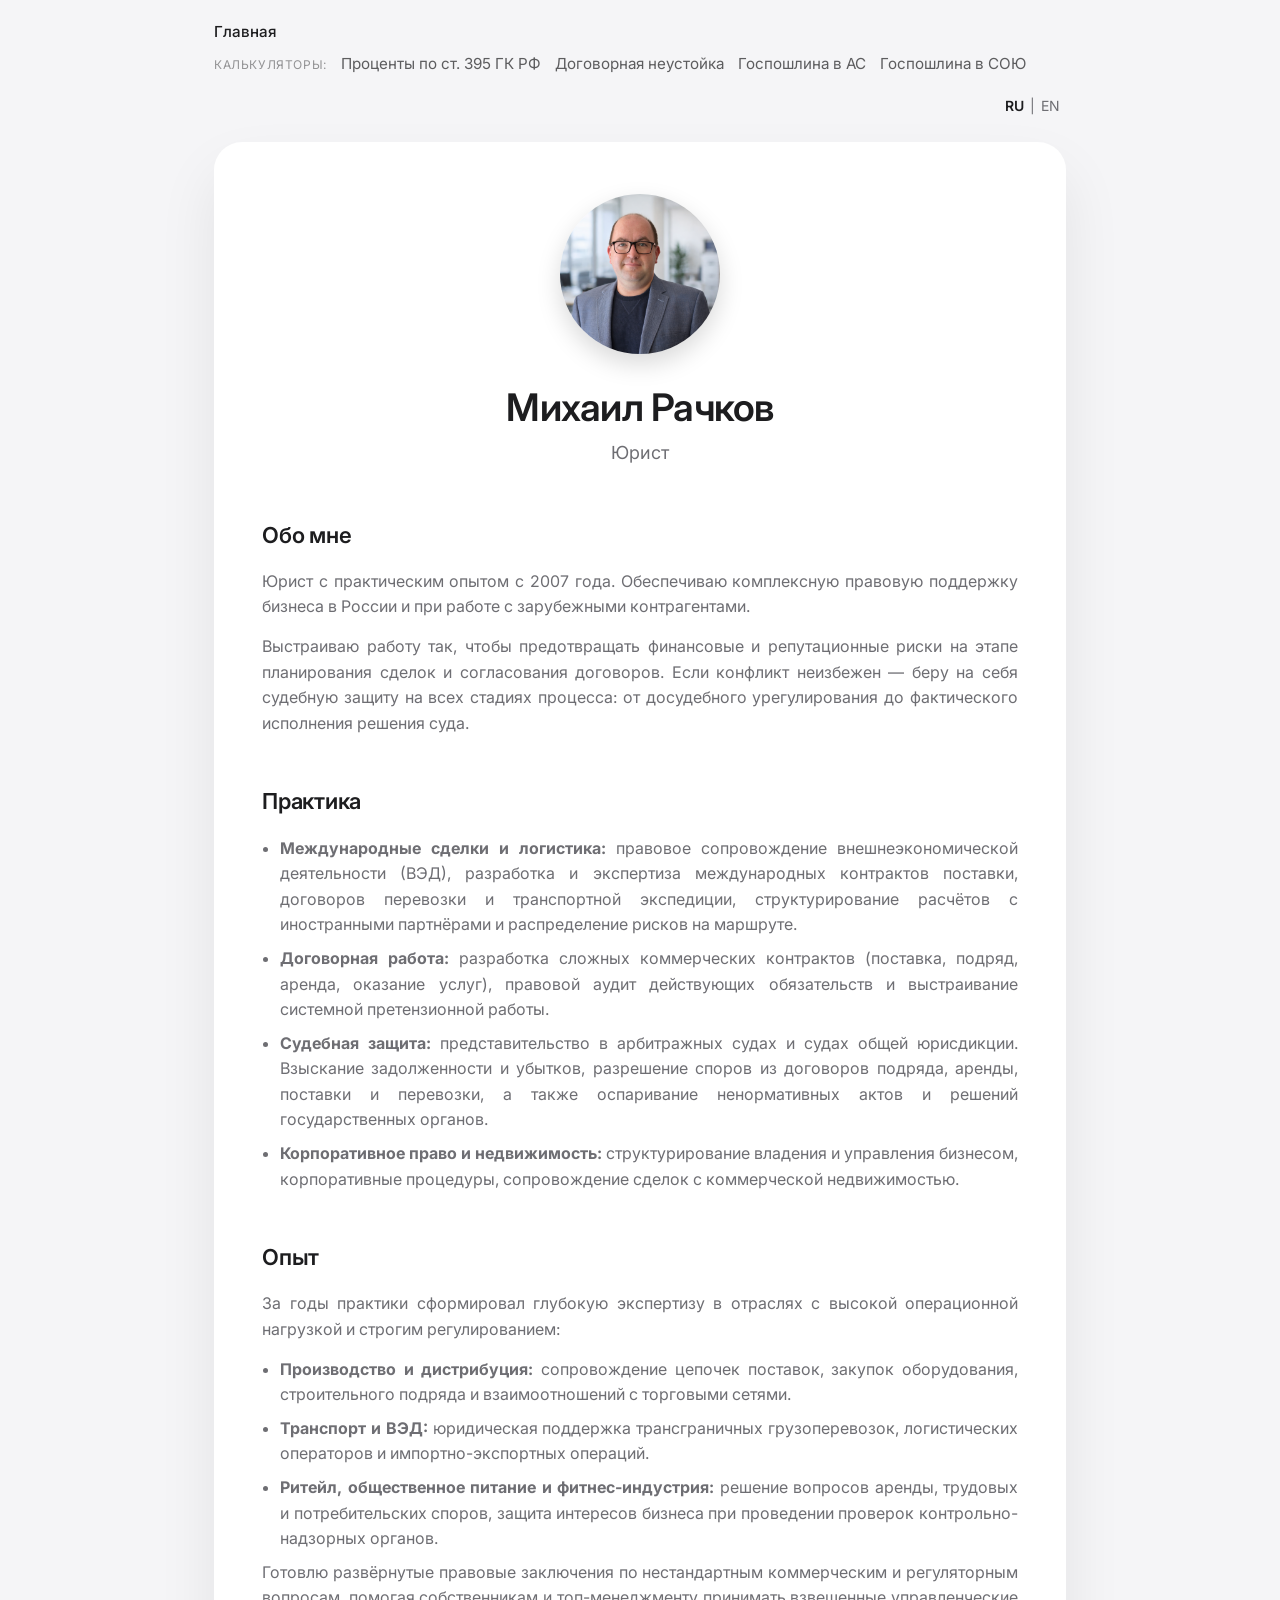
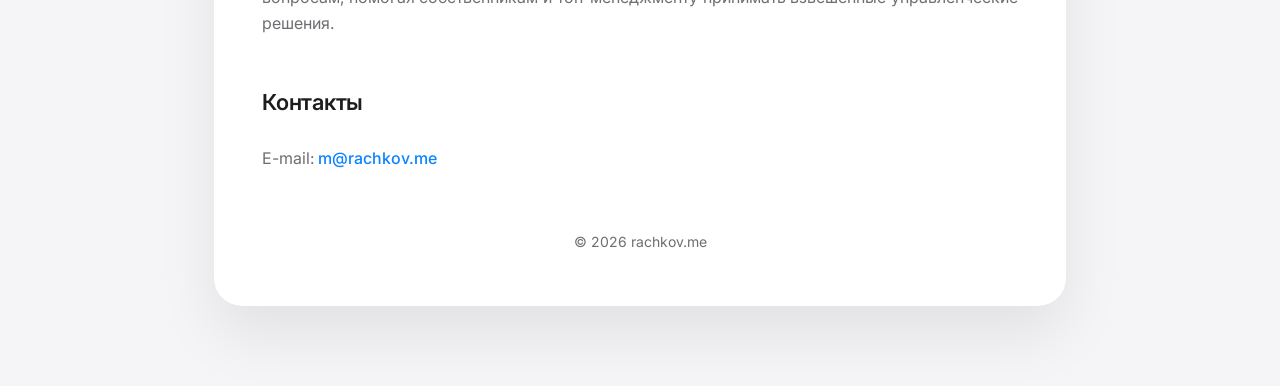
==== index.html @ 90c76cb0 "Update index.html" ====
<!DOCTYPE html>
<html lang="ru">
<head>
<meta charset="UTF-8" />
<meta name="viewport" content="width=device-width, initial-scale=1.0" />
<title>Михаил Рачков — юрист</title>
<meta property="og:type" content="website">
<meta property="og:title" content="Михаил Рачков — юрист">
<meta property="og:description" content="Правовое сопровождение бизнеса в России и за рубежом, международные сделки и логистика, судебная защита">
<meta property="og:url" content="https://rachkov.me">
<meta property="og:image" content="https://rachkov.me/preview.png">
<meta property="og:image:width" content="1200">
<meta property="og:image:height" content="630">
<meta name="twitter:card" content="summary_large_image">
<link href="https://fonts.googleapis.com/css2?family=Inter:wght@300;400;500;600&display=swap" rel="stylesheet">
<link rel="stylesheet" href="style.css">
<script type="application/ld+json">
{
  "@context": "https://schema.org",
  "@type": "Person",
  "name": "Михаил Рачков",
  "jobTitle": "Юрист",
  "url": "https://rachkov.me",
  "email": "mailto:m@rachkov.me",
  "description": "Правовое сопровождение бизнеса в России и при работе с зарубежными контрагентами, международные сделки и логистика, судебная защита",
  "knowsAbout": [
    "Международные сделки и логистика",
    "Внешнеэкономическая деятельность",
    "Договорное право",
    "Судебная защита",
    "Корпоративное право"
  ],
  "hasOccupation": {
    "@type": "Occupation",
    "name": "Юрист"
  },
  "makesOffer": {
    "@type": "Offer",
    "itemOffered": {
      "@type": "LegalService",
      "name": "Юридическое сопровождение бизнеса"
    }
  }
}
</script>
</head>
<body>
<div class="topbar">
<nav class="nav-grouped">
  <div class="nav-row">
    <a href="index.html" class="active">Главная</a>
  </div>
  <div class="nav-row">
    <span class="nav-label">Калькуляторы:</span>
    <a href="395.html">Проценты по ст. 395 ГК РФ</a>
    <a href="penalty.html">Договорная неустойка</a>
    <a href="duty.html">Госпошлина в АС</a>
    <a href="duty-sou.html">Госпошлина в СОЮ</a>
  </div>
</nav>
  <div class="lang"><button id="ruBtn" class="active">RU</button>|<button id="enBtn">EN</button></div>
</div>

<div class="container">
<div class="card">
<header>
<img src="photo.jpg" alt="Михаил Рачков" class="avatar">

<h1 data-lang="ru">Михаил Рачков</h1>
<h1 data-lang="en">Mikhail Rachkov</h1>
<div class="subtitle" data-lang="ru">Юрист</div>
<div class="subtitle" data-lang="en">Lawyer</div>
</header>

<section>
<h2 data-lang="ru">Обо мне</h2>
<h2 data-lang="en">About</h2>
<p data-lang="ru">Юрист с практическим опытом с 2007 года. Обеспечиваю комплексную правовую поддержку бизнеса в России и при работе с зарубежными контрагентами.</p>
<p data-lang="ru">Выстраиваю работу так, чтобы предотвращать финансовые и репутационные риски на этапе планирования сделок и согласования договоров. Если конфликт неизбежен — беру на себя судебную защиту на всех стадиях процесса: от досудебного урегулирования до фактического исполнения решения суда.</p>
<p data-lang="en">Lawyer with practical experience since 2007. I provide comprehensive legal support for businesses in Russia and in cross-border operations with foreign counterparties.</p>
<p data-lang="en">I structure legal workflows to prevent financial and reputational risks at the stage of transaction planning and contract negotiation. Where a dispute is unavoidable, I handle litigation at all stages — from pre-trial settlement to actual enforcement of the court judgment.</p>
</section>

<section>
<h2 data-lang="ru">Практика</h2>
<h2 data-lang="en">Practice</h2>
<ul data-lang="ru">
<li><strong>Международные сделки и логистика:</strong> правовое сопровождение внешнеэкономической деятельности (ВЭД), разработка и экспертиза международных контрактов поставки, договоров перевозки и транспортной экспедиции, структурирование расчётов с иностранными партнёрами и распределение рисков на маршруте.</li>
<li><strong>Договорная работа:</strong> разработка сложных коммерческих контрактов (поставка, подряд, аренда, оказание услуг), правовой аудит действующих обязательств и выстраивание системной претензионной работы.</li>
<li><strong>Судебная защита:</strong> представительство в арбитражных судах и судах общей юрисдикции. Взыскание задолженности и убытков, разрешение споров из договоров подряда, аренды, поставки и перевозки, а также оспаривание ненормативных актов и решений государственных органов.</li>
<li><strong>Корпоративное право и недвижимость:</strong> структурирование владения и управления бизнесом, корпоративные процедуры, сопровождение сделок с коммерческой недвижимостью.</li>
</ul>
<ul data-lang="en">
<li><strong>International transactions and logistics:</strong> legal support for foreign trade operations, drafting and review of international supply contracts, carriage and freight forwarding agreements, structuring cross-border settlements, and allocating transit risks.</li>
<li><strong>Contract work:</strong> drafting complex commercial agreements (supply, construction, lease, services), legal audit of existing obligations, and establishing systematic pre-trial claim procedures.</li>
<li><strong>Litigation:</strong> representation in commercial (arbitrazh) courts and courts of general jurisdiction. Debt and damages recovery, resolution of disputes arising from construction, lease, supply, and carriage contracts, as well as challenging non-normative acts and decisions of public authorities.</li>
<li><strong>Corporate law and real estate:</strong> structuring business ownership and governance, corporate procedures, and legal support for commercial real estate transactions.</li>
</ul>
</section>

<section>
<h2 data-lang="ru">Опыт</h2>
<h2 data-lang="en">Experience</h2>
<p data-lang="ru">За годы практики сформировал глубокую экспертизу в отраслях с высокой операционной нагрузкой и строгим регулированием:</p>
<ul data-lang="ru">
<li><strong>Производство и дистрибуция:</strong> сопровождение цепочек поставок, закупок оборудования, строительного подряда и взаимоотношений с торговыми сетями.</li>
<li><strong>Транспорт и ВЭД:</strong> юридическая поддержка трансграничных грузоперевозок, логистических операторов и импортно-экспортных операций.</li>
<li><strong>Ритейл, общественное питание и фитнес-индустрия:</strong> решение вопросов аренды, трудовых и потребительских споров, защита интересов бизнеса при проведении проверок контрольно-надзорных органов.</li>
</ul>
<p data-lang="ru">Готовлю развёрнутые правовые заключения по нестандартным коммерческим и регуляторным вопросам, помогая собственникам и топ-менеджменту принимать взвешенные управленческие решения.</p>
<p data-lang="en">Over the years of practice, I have built deep expertise in industries with high operational intensity and strict regulatory oversight:</p>
<ul data-lang="en">
<li><strong>Manufacturing and distribution:</strong> supporting supply chains, equipment procurement, construction contracting, and relationships with retail chains.</li>
<li><strong>Transport and foreign trade:</strong> legal support for cross-border freight forwarding, logistics operators, and import-export operations.</li>
<li><strong>Retail, hospitality, and fitness industry:</strong> resolving lease, employment, and consumer disputes, and protecting business interests during regulatory inspections.</li>
</ul>
<p data-lang="en">I prepare detailed legal opinions on non-standard commercial and regulatory matters, helping business owners and executives make well-informed management decisions.</p>
</section>

<section>
<h2 data-lang="ru">Контакты</h2>
<h2 data-lang="en">Contact</h2>
<p>E-mail: <a class="email" href="mailto:m@rachkov.me">m@rachkov.me</a></p>
</section>
<footer>© <span id="year"></span> rachkov.me</footer>
</div></div>
<script>
const ruBtn=document.getElementById('ruBtn');
const enBtn=document.getElementById('enBtn');
function setLang(lang){document.querySelectorAll('[data-lang]').forEach(el=>{el.style.display=el.dataset.lang===lang?'block':'none'});ruBtn.classList.toggle('active',lang==='ru');enBtn.classList.toggle('active',lang==='en');document.documentElement.lang=lang}
ruBtn.onclick=()=>setLang('ru');
enBtn.onclick=()=>setLang('en');
setLang('ru');
document.getElementById('year').textContent=new Date().getFullYear();
</script>
</body>
</html>
---- style.css ----
:root {
  --text: #1d1d1f;
  --sub: #6e6e73;
  --accent: #0a84ff;
  --accent-hover: #0071e3;
  --bg: #f5f5f7;
  --card: #ffffff;
  --border: #d2d2d7;
  --row-alt: #fafafa;
  --danger: #ff3b30;
  --success: #34c759;
}

* {
  box-sizing: border-box;
  margin: 0;
  padding: 0;
}

body {
  font-family: "Inter", system-ui, -apple-system, Segoe UI, Roboto, Arial, sans-serif;
  background: var(--bg);
  color: var(--text);
  line-height: 1.6;
  -webkit-font-smoothing: antialiased;
}

/* Верхняя навигация */
.topbar {
  max-width: 900px;
  margin: 0 auto;
  padding: 20px 24px 0;
  display: flex;
  align-items: center;
  justify-content: space-between;
  gap: 16px;
  flex-wrap: wrap;
}

.nav-links {
  display: flex;
  align-items: center;
  gap: 6px;
  flex-wrap: wrap;
  background: rgba(255, 255, 255, 0.75);
  backdrop-filter: blur(12px);
  padding: 5px;
  border-radius: 14px;
  box-shadow: 0 2px 10px rgba(0, 0, 0, 0.04);
}

.nav-links a {
  text-decoration: none;
  color: var(--sub);
  font-size: 14px;
  font-weight: 500;
  padding: 6px 13px;
  border-radius: 10px;
  transition: all 0.2s ease;
}

.nav-links a:hover {
  color: var(--text);
  background: rgba(0, 0, 0, 0.04);
}

.nav-links a.active {
  background: var(--card);
  color: var(--text);
  font-weight: 600;
  box-shadow: 0 2px 6px rgba(0, 0, 0, 0.08);
}

.lang {
  font-size: 14px;
  color: var(--sub);
  margin-left: auto;
}

.lang button {
  background: none;
  border: none;
  color: var(--sub);
  cursor: pointer;
  padding: 4px 6px;
  font-size: 14px;
  font-family: inherit;
}

.lang button.active {
  color: var(--text);
  font-weight: 600;
}

/* Основной контейнер и карточка */
.container {
  max-width: 900px;
  margin: 0 auto;
  padding: 24px 24px 80px;
}

.card {
  background: var(--card);
  border-radius: 28px;
  padding: 52px 48px;
  box-shadow: 0 30px 60px rgba(0, 0, 0, 0.08);
}

header {
  text-align: center;
  margin-bottom: 50px;
}

.avatar {
  width: 160px;
  height: 160px;
  border-radius: 50%;
  object-fit: cover;
  margin-bottom: 24px;
  box-shadow: 0 10px 25px rgba(0, 0, 0, 0.15);
}

h1 {
  font-weight: 600;
  font-size: 38px;
  letter-spacing: -0.02em;
  line-height: 1.2;
}

.subtitle {
  margin-top: 8px;
  font-size: 18px;
  color: var(--sub);
}

.email {
  display: inline-block;
  margin-top: 10px;
  color: var(--accent);
  text-decoration: none;
  font-weight: 500;
}

section {
  margin-top: 48px;
}

h2 {
  font-size: 22px;
  font-weight: 600;
  margin-bottom: 16px;
  letter-spacing: -0.01em;
}

h3 {
  font-size: 16px;
  font-weight: 600;
  margin-bottom: 12px;
  color: var(--text);
}

p {
  margin-bottom: 14px;
  color: var(--sub);
}

ul {
  padding-left: 18px;
  color: var(--sub);
}

li {
  margin-bottom: 8px;
  color: var(--sub);
}

[data-lang] {
  display: none;
}

/* Формы и калькуляторы */
.calc-header {
  text-align: left;
  margin-bottom: 32px;
}

.calc-header h1 {
  font-size: 30px;
}

.form-grid {
  display: grid;
  grid-template-columns: repeat(auto-fit, minmax(220px, 1fr));
  gap: 18px;
  margin-bottom: 24px;
}

.field {
  display: flex;
  flex-direction: column;
  gap: 6px;
}

.field label {
  font-size: 13px;
  font-weight: 500;
  color: var(--sub);
}

input[type="text"],
input[type="number"],
input[type="date"],
select {
  width: 100%;
  padding: 11px 14px;
  border: 1px solid var(--border);
  border-radius: 12px;
  font-size: 15px;
  font-family: inherit;
  color: var(--text);
  background: #fff;
  transition: border-color 0.2s, box-shadow 0.2s;
}

input:focus,
select:focus {
  outline: none;
  border-color: var(--accent);
  box-shadow: 0 0 0 3px rgba(10, 132, 255, 0.15);
}

.input-with-btn {
  display: flex;
  gap: 8px;
}

.btn {
  display: inline-flex;
  align-items: center;
  justify-content: center;
  gap: 6px;
  padding: 11px 18px;
  border-radius: 12px;
  font-size: 14px;
  font-weight: 500;
  font-family: inherit;
  cursor: pointer;
  border: none;
  transition: all 0.2s;
}

.btn-primary {
  background: var(--accent);
  color: #fff;
}

.btn-primary:hover {
  background: var(--accent-hover);
}

.btn-secondary {
  background: var(--bg);
  color: var(--text);
}

.btn-secondary:hover {
  background: #e8e8ed;
}

.btn-sm {
  padding: 8px 12px;
  font-size: 13px;
  border-radius: 10px;
}

.btn-icon-del {
  background: none;
  border: none;
  color: var(--sub);
  cursor: pointer;
  font-size: 18px;
  padding: 6px 10px;
  border-radius: 8px;
}

.btn-icon-del:hover {
  color: var(--danger);
  background: rgba(255, 59, 48, 0.08);
}

/* Блок движений долга */
.events-box {
  background: var(--bg);
  border-radius: 18px;
  padding: 20px;
  margin-bottom: 24px;
}

.events-actions {
  display: flex;
  gap: 10px;
  flex-wrap: wrap;
}

.event-row {
  display: grid;
  grid-template-columns: 165px 150px 1fr auto;
  gap: 10px;
  align-items: center;
  margin-bottom: 10px;
  background: #fff;
  padding: 10px;
  border-radius: 12px;
  border: 1px solid rgba(0, 0, 0, 0.05);
}

.checkbox-row {
  display: flex;
  align-items: center;
  gap: 10px;
  margin-bottom: 16px;
  font-size: 14px;
  color: var(--text);
  cursor: pointer;
}

.checkbox-row input[type="checkbox"] {
  width: 18px;
  height: 18px;
  accent-color: var(--accent);
  cursor: pointer;
}

/* Блок итогов */
.result-card {
  background: linear-gradient(180deg, #f8faff 0%, #f2f6ff 100%);
  border: 1px solid rgba(10, 132, 255, 0.2);
  border-radius: 20px;
  padding: 24px;
  margin-top: 28px;
}

.result-grid {
  display: grid;
  grid-template-columns: repeat(auto-fit, minmax(180px, 1fr));
  gap: 16px;
  margin-bottom: 18px;
}

.result-item span {
  display: block;
  font-size: 13px;
  color: var(--sub);
  margin-bottom: 4px;
}

.result-item strong {
  font-size: 22px;
  font-weight: 600;
  color: var(--text);
}

.result-item.highlight strong {
  color: var(--accent);
  font-size: 26px;
}

/* Таблица расчёта */
.table-wrap {
  overflow-x: auto;
  margin-top: 24px;
  border: 1px solid var(--border);
  border-radius: 14px;
}

table {
  width: 100%;
  border-collapse: collapse;
  font-size: 13.5px;
  text-align: left;
}

th {
  background: var(--bg);
  color: var(--sub);
  font-weight: 600;
  padding: 12px 14px;
  border-bottom: 1px solid var(--border);
  white-space: nowrap;
}

td {
  padding: 11px 14px;
  border-bottom: 1px solid #ececef;
  color: var(--text);
  vertical-align: top;
}

tr:last-child td {
  border-bottom: none;
}

tr:nth-child(even) td {
  background: var(--row-alt);
}

.num {
  text-align: right;
  font-variant-numeric: tabular-nums;
  white-space: nowrap;
}

.note-box {
  margin-top: 16px;
  padding: 14px 16px;
  background: var(--bg);
  border-radius: 12px;
  font-size: 13.5px;
  color: var(--sub);
}

footer {
  margin-top: 60px;
  text-align: center;
  font-size: 14px;
  color: var(--sub);
}

@media (max-width: 680px) {
  .card {
    padding: 32px 20px;
    border-radius: 22px;
  }
  .event-row {
    grid-template-columns: 1fr;
  }
  h1 {
    font-size: 30px;
  }
}
/* Двухстрочное меню */
.topbar {
  align-items: flex-start;
}

.nav-grouped {
  display: flex;
  flex-direction: column;
  gap: 8px;
}

.nav-row {
  display: flex;
  flex-wrap: wrap;
  align-items: center;
  gap: 6px 14px;
}

.nav-row a {
  text-decoration: none;
  color: inherit;
  opacity: 0.7;
  font-size: 0.95rem;
  transition: opacity 0.2s;
}

.nav-row a:hover,
.nav-row a.active {
  opacity: 1;
  font-weight: 500;
}

.nav-label {
  font-size: 0.75rem;
  text-transform: uppercase;
  letter-spacing: 0.05em;
  opacity: 0.45;
  user-select: none;
}
/* Выравнивание RU | EN наверху на всех экранах до 960px */
@media (max-width: 960px) {
  .topbar {
    position: relative !important;
  }

  .lang-switch,
  .lang,
  .language-switch {
    position: absolute !important;
    top: 24px !important;
    right: 0 !important;
  }
}

/* Ссылки столбиком только в портретном (узком) режиме */
@media (max-width: 640px) {
  .nav-row:nth-child(2) {
    flex-direction: column !important;
    align-items: flex-start !important;
    gap: 8px !important;
  }

  .nav-row:nth-child(2) a {
    padding-left: 10px !important;
  }
}
/* Выравнивание текста по ширине в карточке */
.card section p,
.card section li {
  text-align: justify;
}
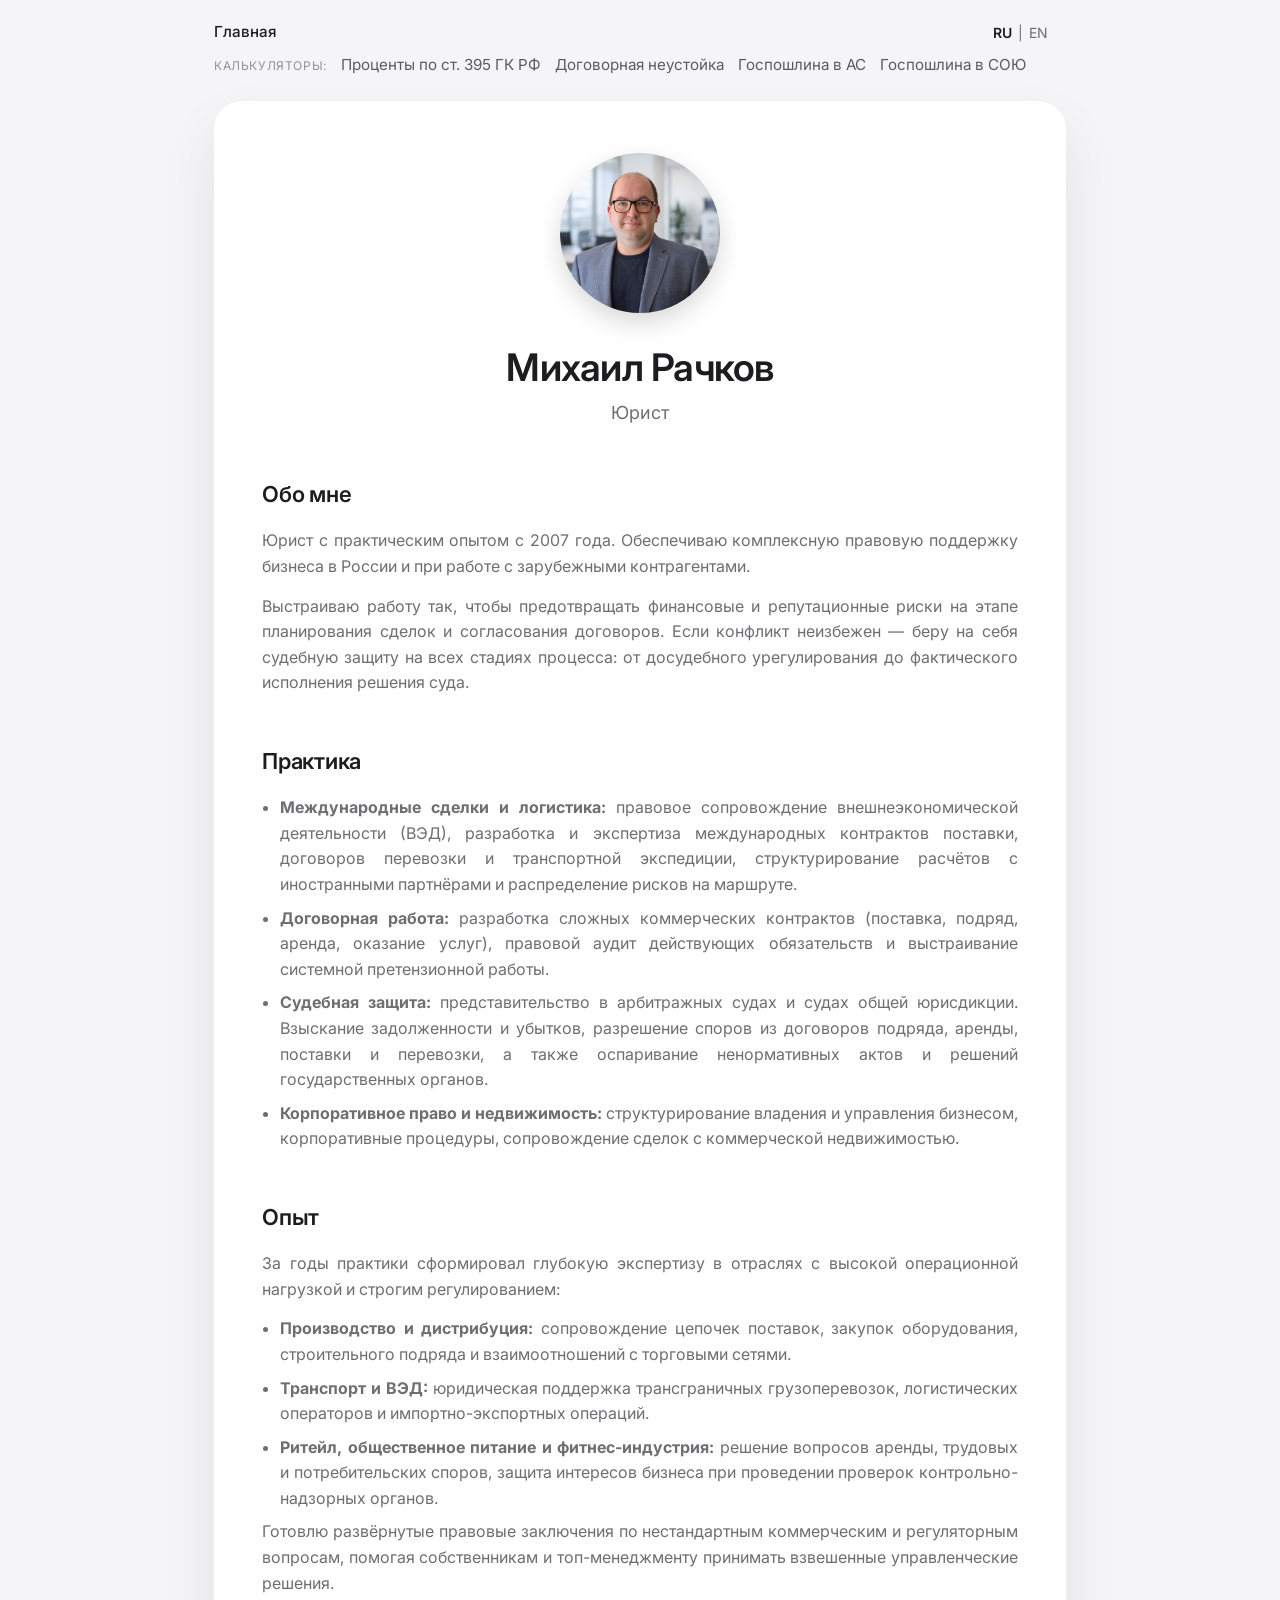
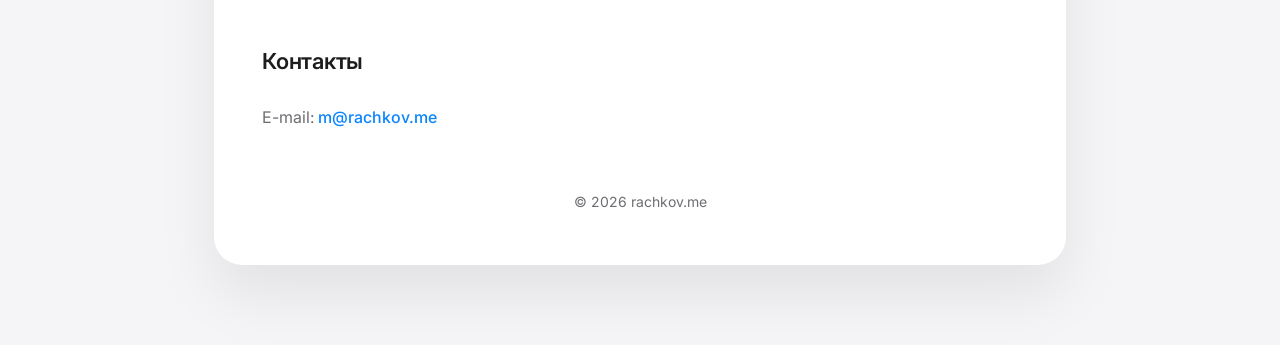
==== commit 33da6427: "Update index.html" ====
--- a/index.html
+++ b/index.html
@@ -46,9 +46,10 @@
 </head>
 <body>
 <div class="topbar">
-<nav class="nav-grouped">
-  <div class="nav-row">
+<nav class="nav-grouped" style="width: 100%;">
+  <div class="nav-row" style="width: 100%; justify-content: space-between;">
     <a href="index.html" class="active">Главная</a>
+    <div class="lang" style="padding-right: 12px;"><button id="ruBtn" class="active">RU</button>|<button id="enBtn">EN</button></div>
   </div>
   <div class="nav-row">
     <span class="nav-label">Калькуляторы:</span>
@@ -58,7 +59,6 @@
     <a href="duty-sou.html">Госпошлина в СОЮ</a>
   </div>
 </nav>
-  <div class="lang"><button id="ruBtn" class="active">RU</button>|<button id="enBtn">EN</button></div>
 </div>
 
 <div class="container">
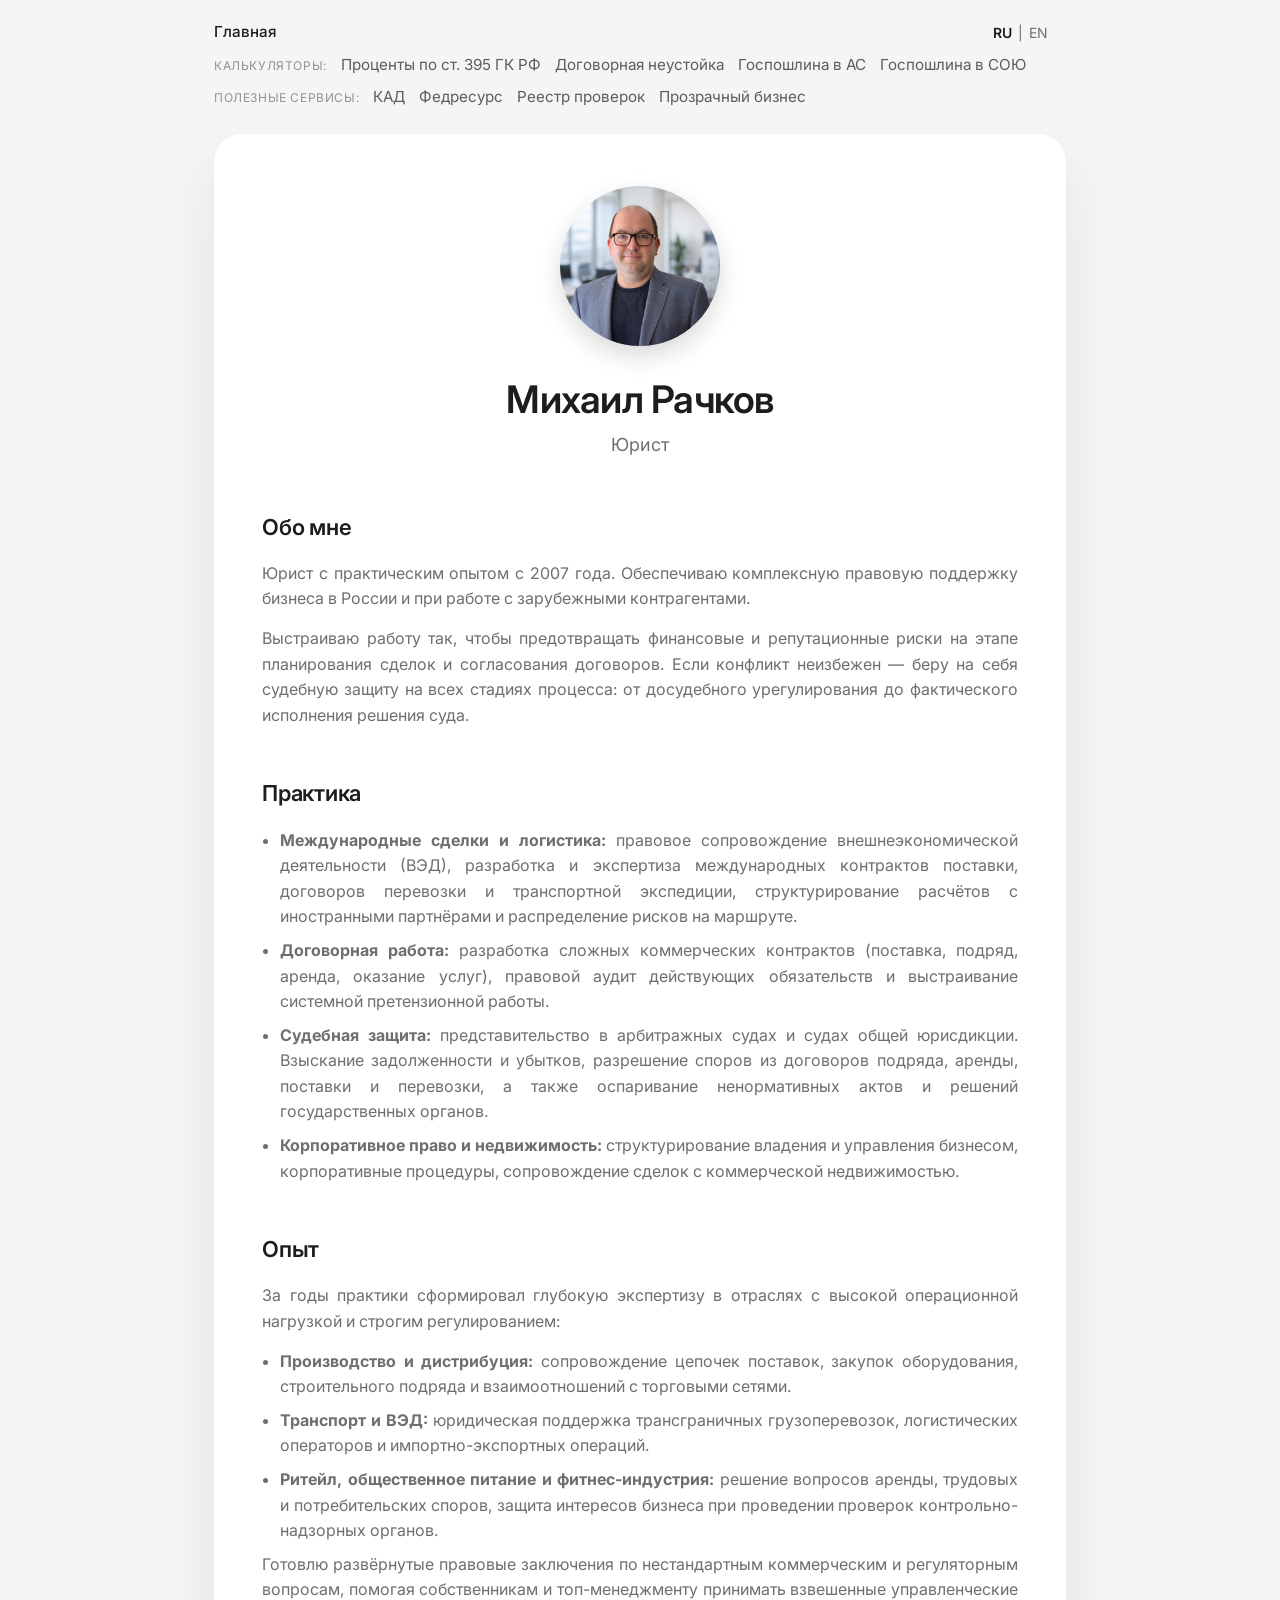
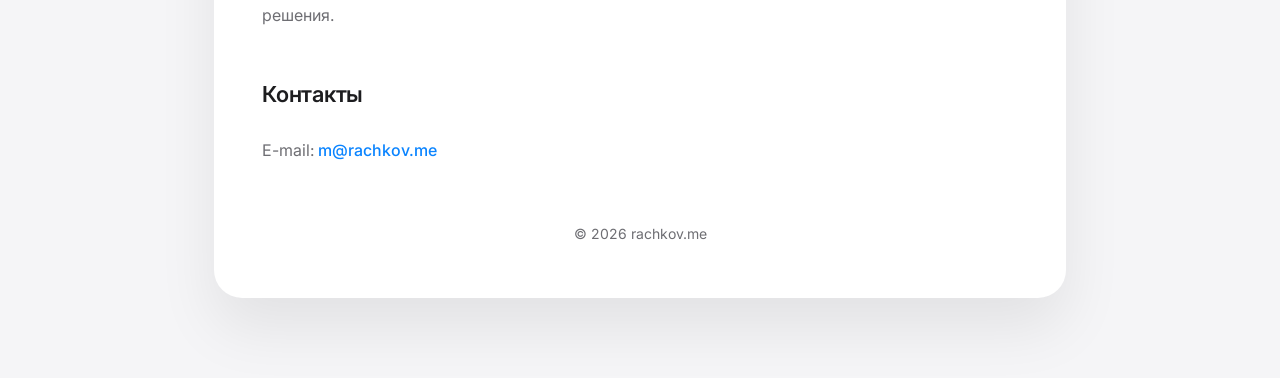
==== commit 9e713121: "Update index.html" ====
--- a/index.html
+++ b/index.html
@@ -57,6 +57,13 @@
     <a href="penalty.html">Договорная неустойка</a>
     <a href="duty.html">Госпошлина в АС</a>
     <a href="duty-sou.html">Госпошлина в СОЮ</a>
+  </div>
+  <div class="nav-row">
+    <span class="nav-label">Полезные сервисы:</span>
+    <a href="https://kad.arbitr.ru/" target="_blank" rel="noopener noreferrer">КАД</a>
+    <a href="https://fedresurs.ru/" target="_blank" rel="noopener noreferrer">Федресурс</a>
+    <a href="https://proverki.gov.ru/portal" target="_blank" rel="noopener noreferrer">Реестр проверок</a>
+    <a href="https://pb.nalog.ru/" target="_blank" rel="noopener noreferrer">Прозрачный бизнес</a>
   </div>
 </nav>
 </div>
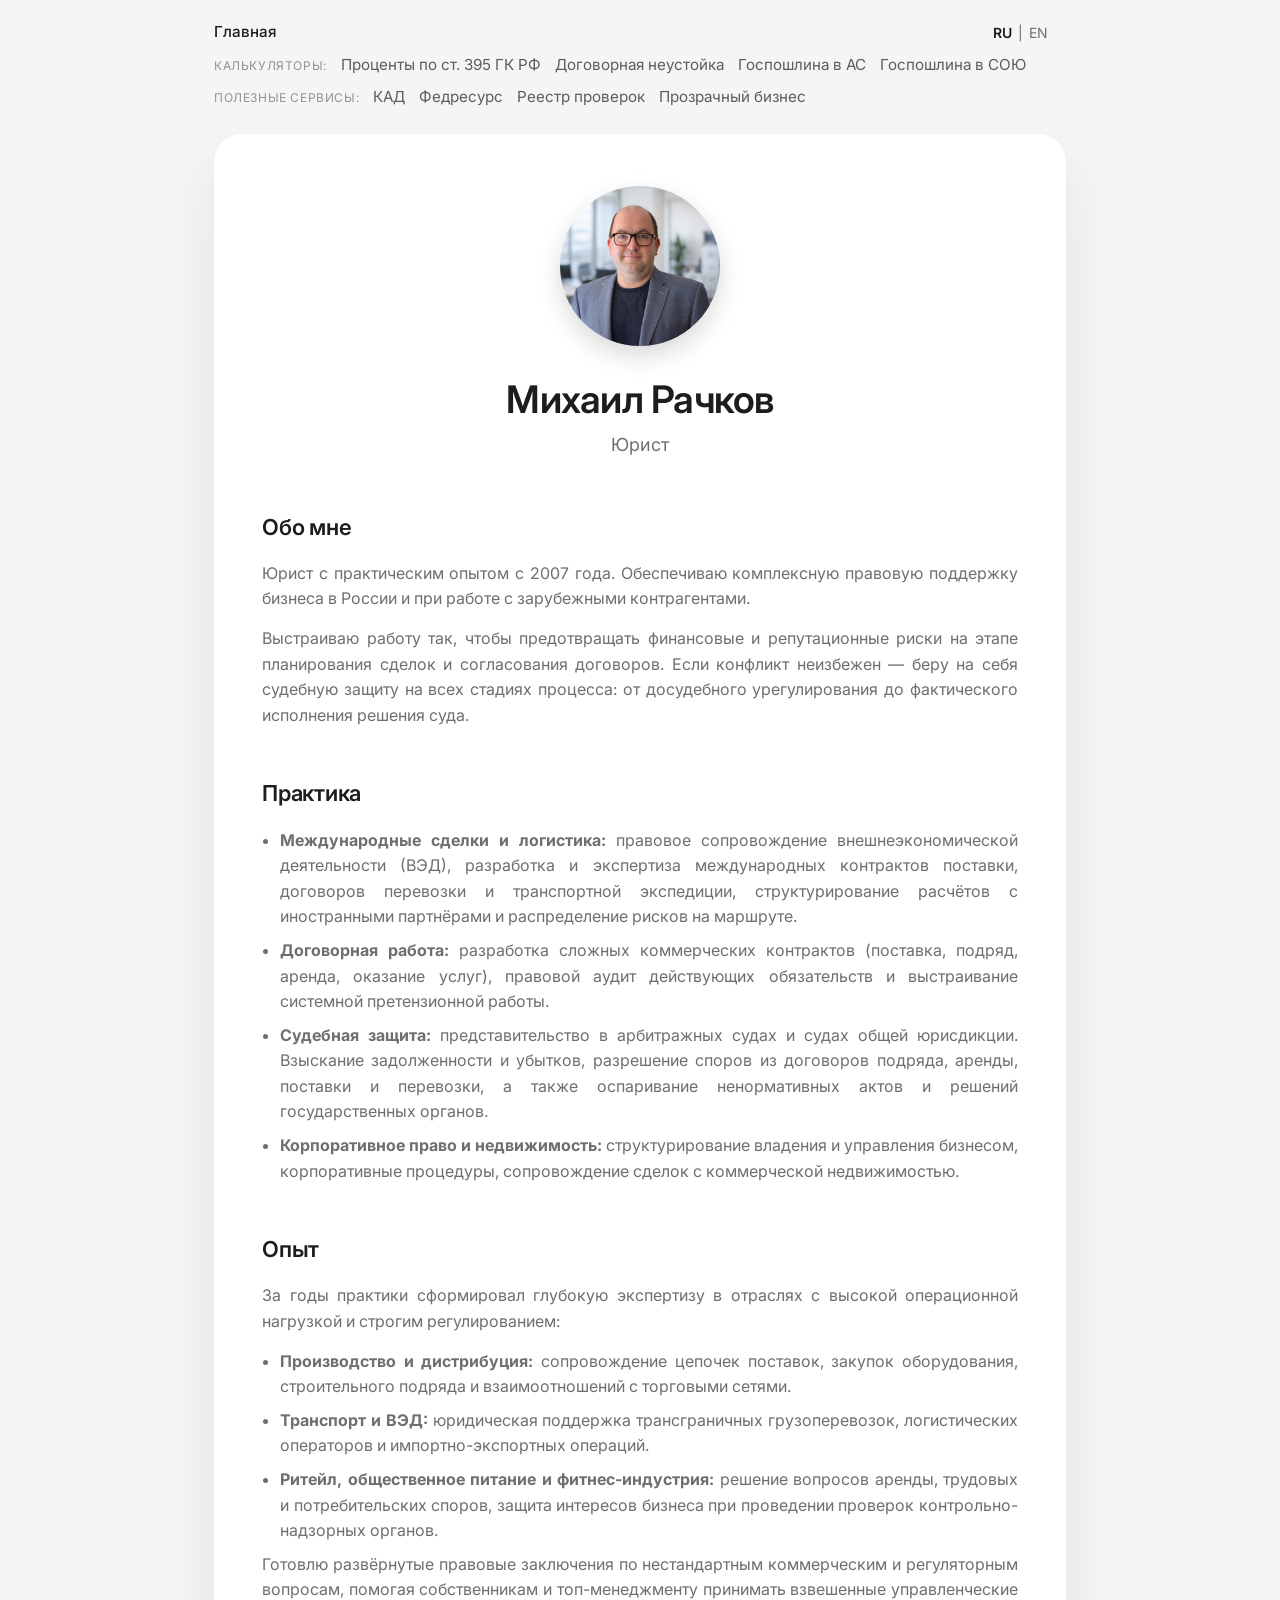
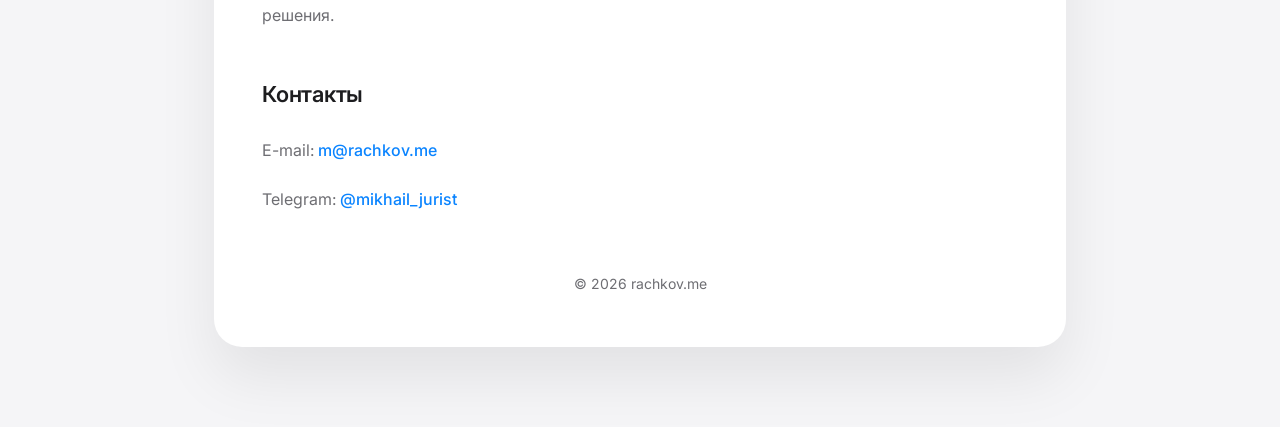
==== commit 77ddebf0: "Update index.html" ====
--- a/index.html
+++ b/index.html
@@ -128,6 +128,7 @@
 <h2 data-lang="ru">Контакты</h2>
 <h2 data-lang="en">Contact</h2>
 <p>E-mail: <a class="email" href="mailto:m@rachkov.me">m@rachkov.me</a></p>
+<p>Telegram: <a class="email" href="https://t.me/mikhail_jurist" target="_blank" rel="noopener noreferrer">@mikhail_jurist</a></p>
 </section>
 <footer>© <span id="year"></span> rachkov.me</footer>
 </div></div>
--- a/style.css
+++ b/style.css
@@ -494,13 +494,13 @@
 
 /* Ссылки столбиком только в портретном (узком) режиме */
 @media (max-width: 640px) {
-  .nav-row:nth-child(2) {
+  .nav-row:not(:first-child) {
     flex-direction: column !important;
     align-items: flex-start !important;
     gap: 8px !important;
   }
 
-  .nav-row:nth-child(2) a {
+  .nav-row:not(:first-child) a {
     padding-left: 10px !important;
   }
 }
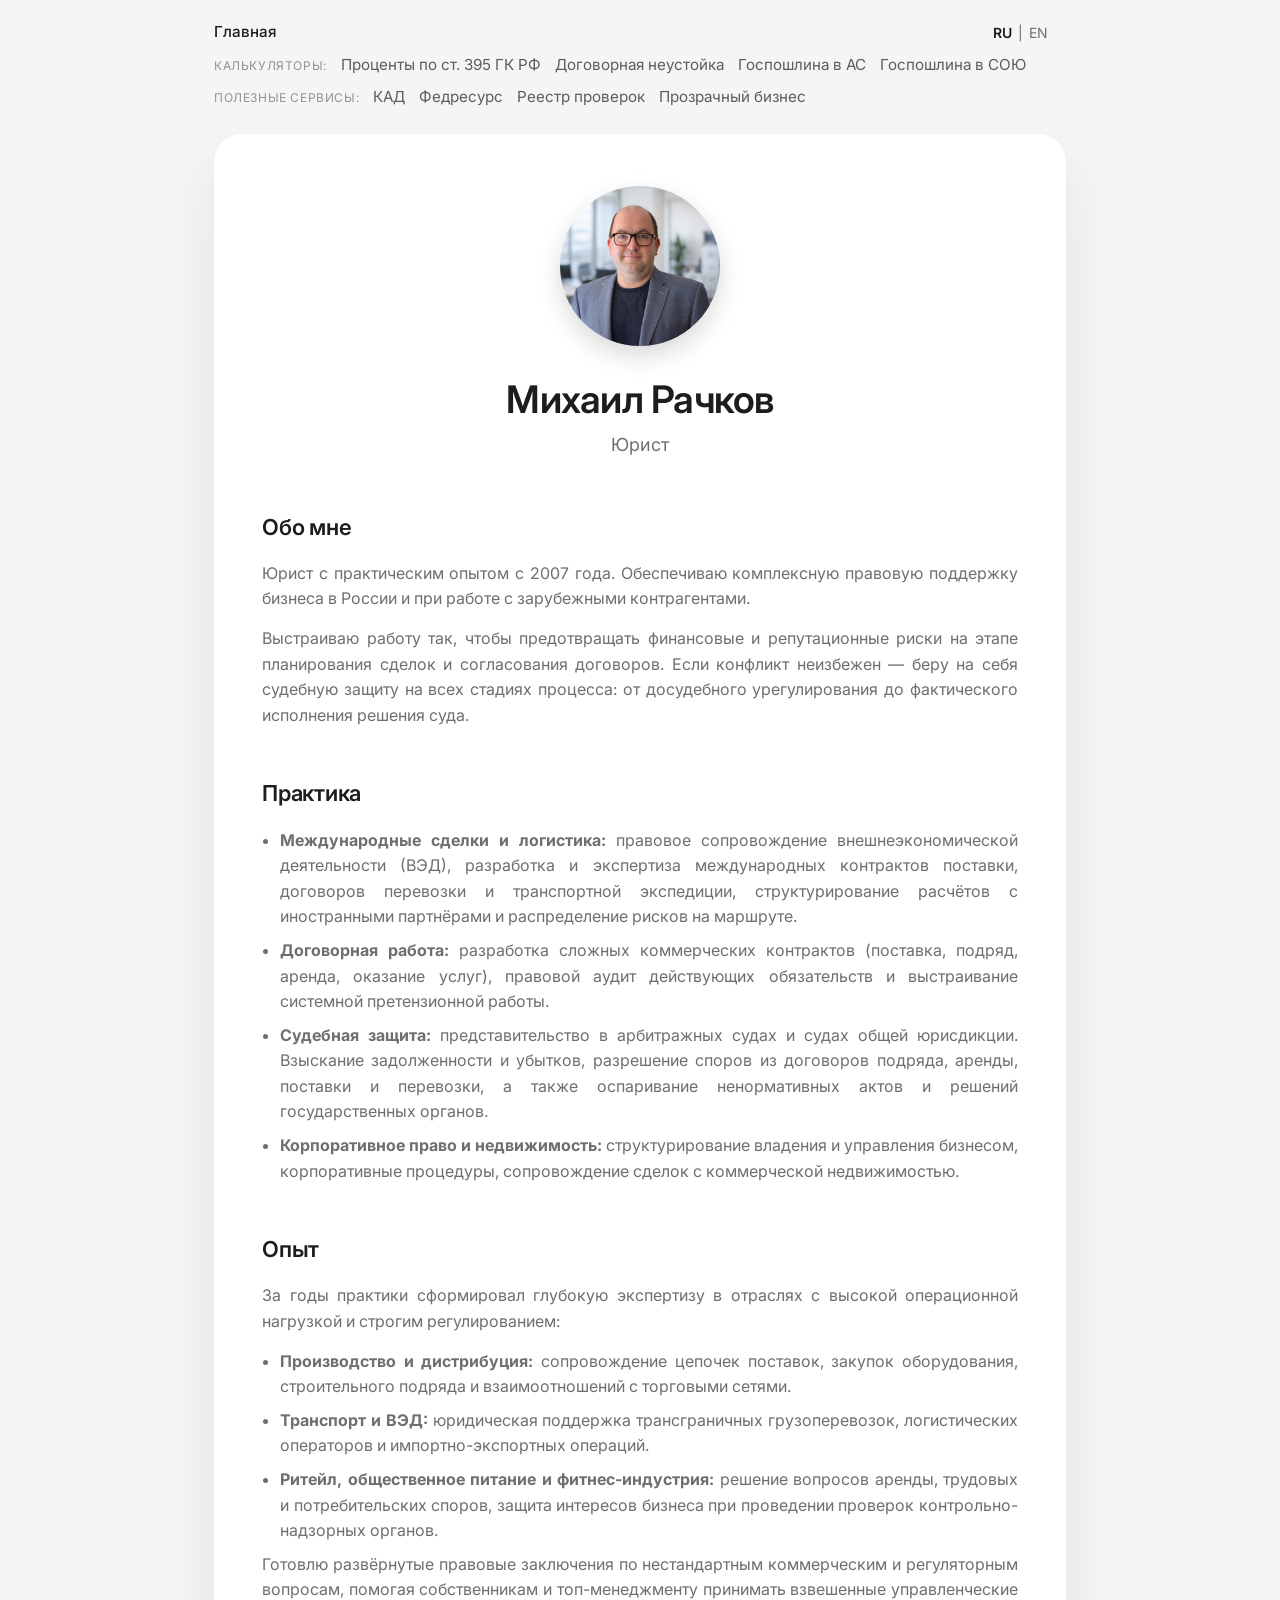
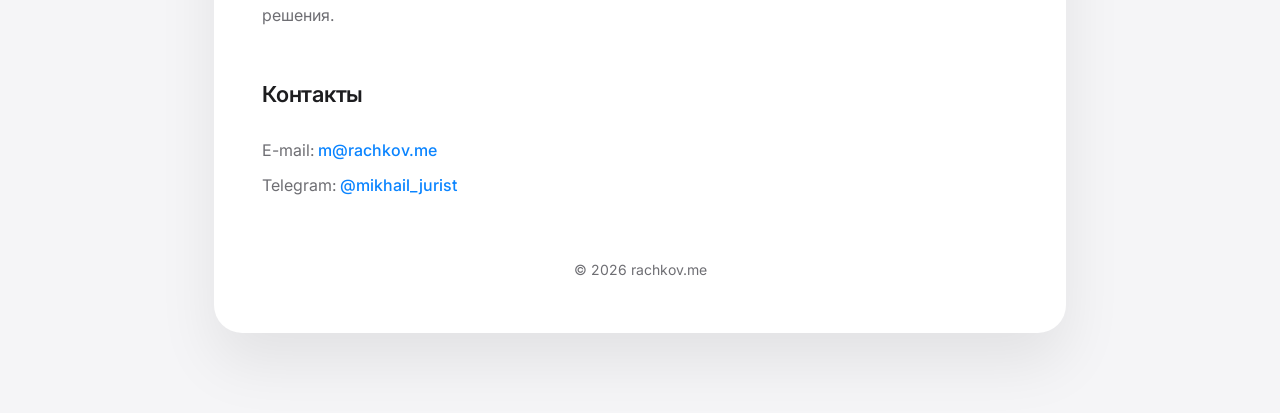
==== commit 36938f52: "Update index.html" ====
--- a/index.html
+++ b/index.html
@@ -127,8 +127,10 @@
 <section>
 <h2 data-lang="ru">Контакты</h2>
 <h2 data-lang="en">Contact</h2>
-<p>E-mail: <a class="email" href="mailto:m@rachkov.me">m@rachkov.me</a></p>
-<p>Telegram: <a class="email" href="https://t.me/mikhail_jurist" target="_blank" rel="noopener noreferrer">@mikhail_jurist</a></p>
+<p>
+  E-mail: <a class="email" href="mailto:m@rachkov.me">m@rachkov.me</a><br>
+  Telegram: <a class="email" href="https://t.me/mikhail_jurist" target="_blank" rel="noopener noreferrer">@mikhail_jurist</a>
+</p>
 </section>
 <footer>© <span id="year"></span> rachkov.me</footer>
 </div></div>
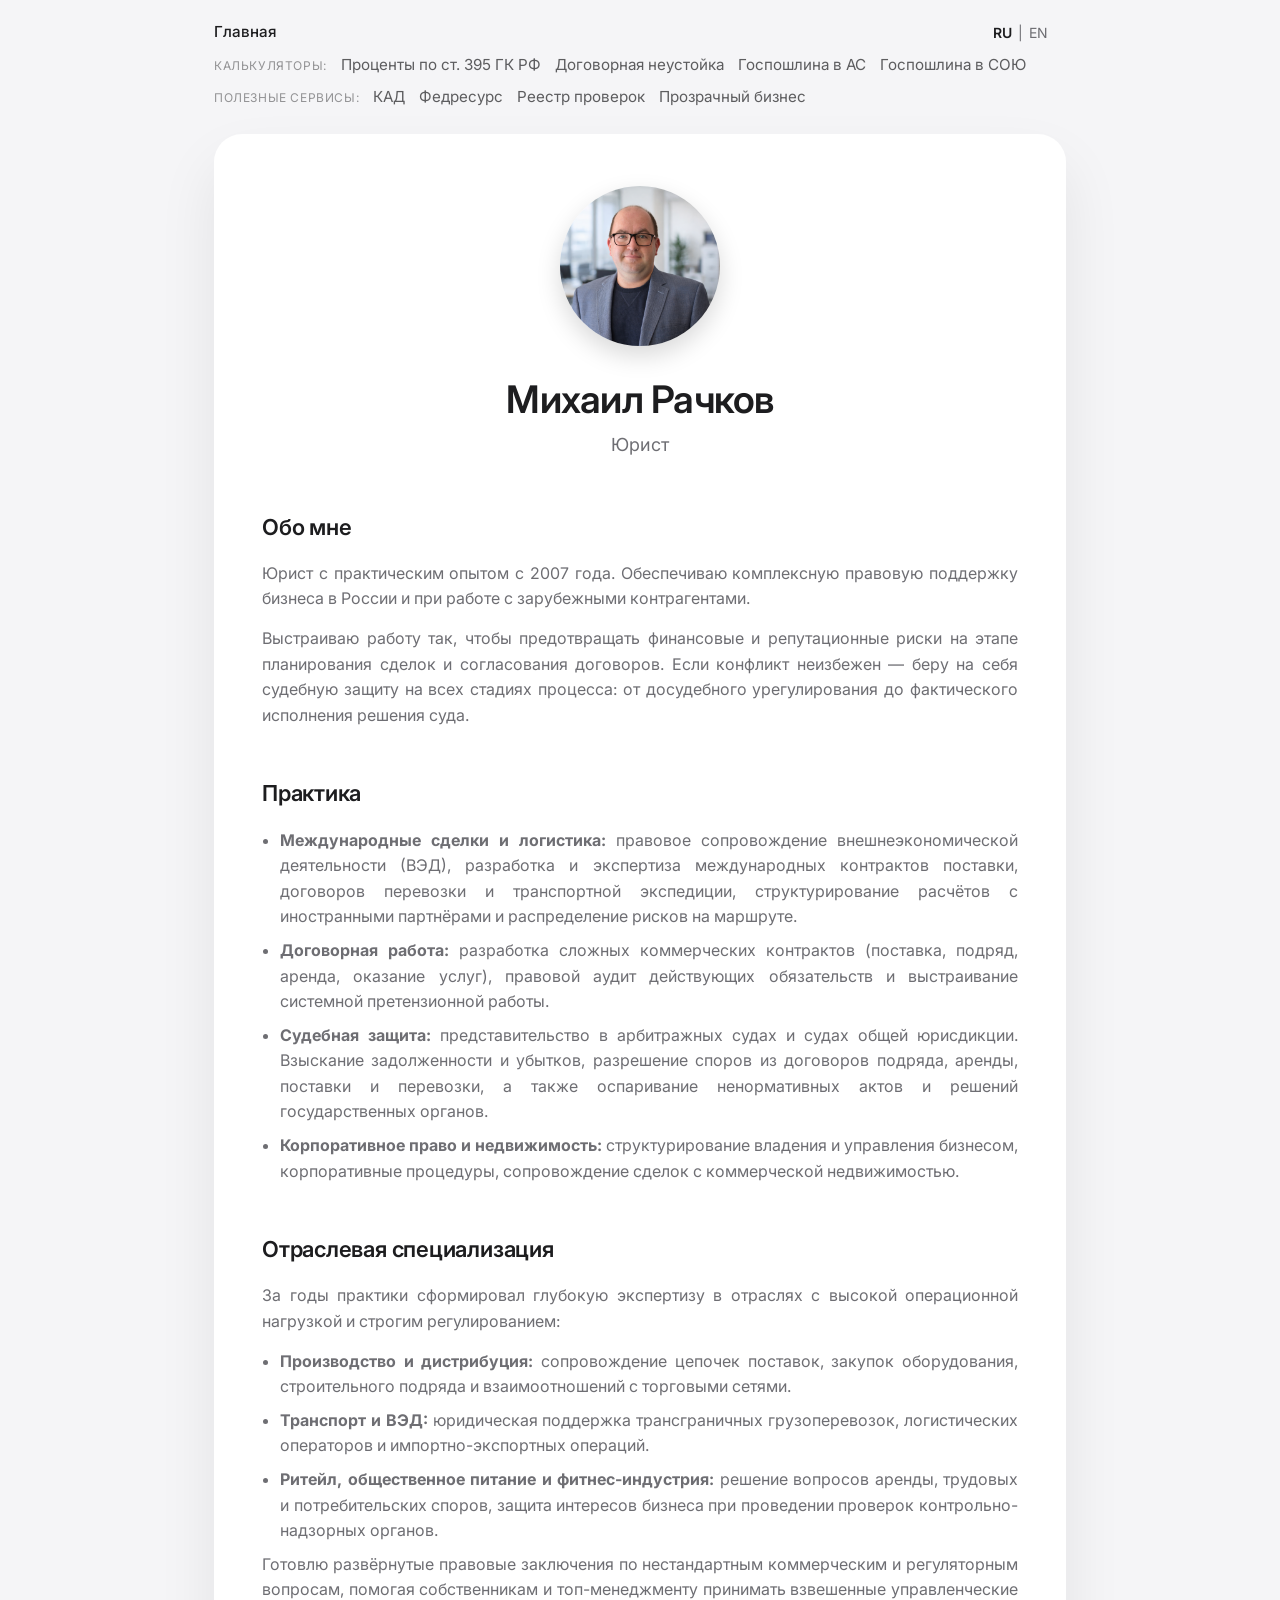
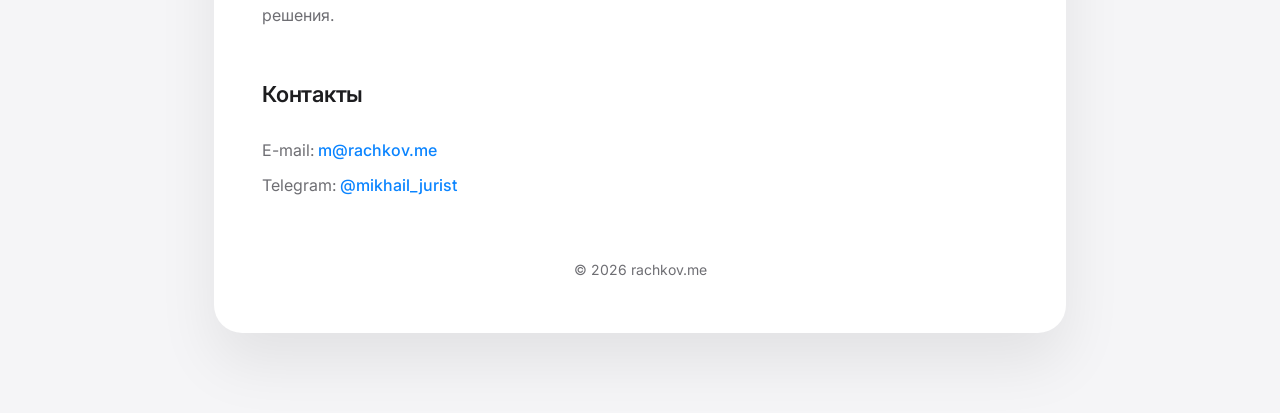
==== commit d0ce5796: "Update index.html" ====
--- a/index.html
+++ b/index.html
@@ -106,8 +106,8 @@
 </section>
 
 <section>
-<h2 data-lang="ru">Опыт</h2>
-<h2 data-lang="en">Experience</h2>
+<h2 data-lang="ru">Отраслевая специализация</h2>
+<h2 data-lang="en">Industry Focus</h2>
 <p data-lang="ru">За годы практики сформировал глубокую экспертизу в отраслях с высокой операционной нагрузкой и строгим регулированием:</p>
 <ul data-lang="ru">
 <li><strong>Производство и дистрибуция:</strong> сопровождение цепочек поставок, закупок оборудования, строительного подряда и взаимоотношений с торговыми сетями.</li>
